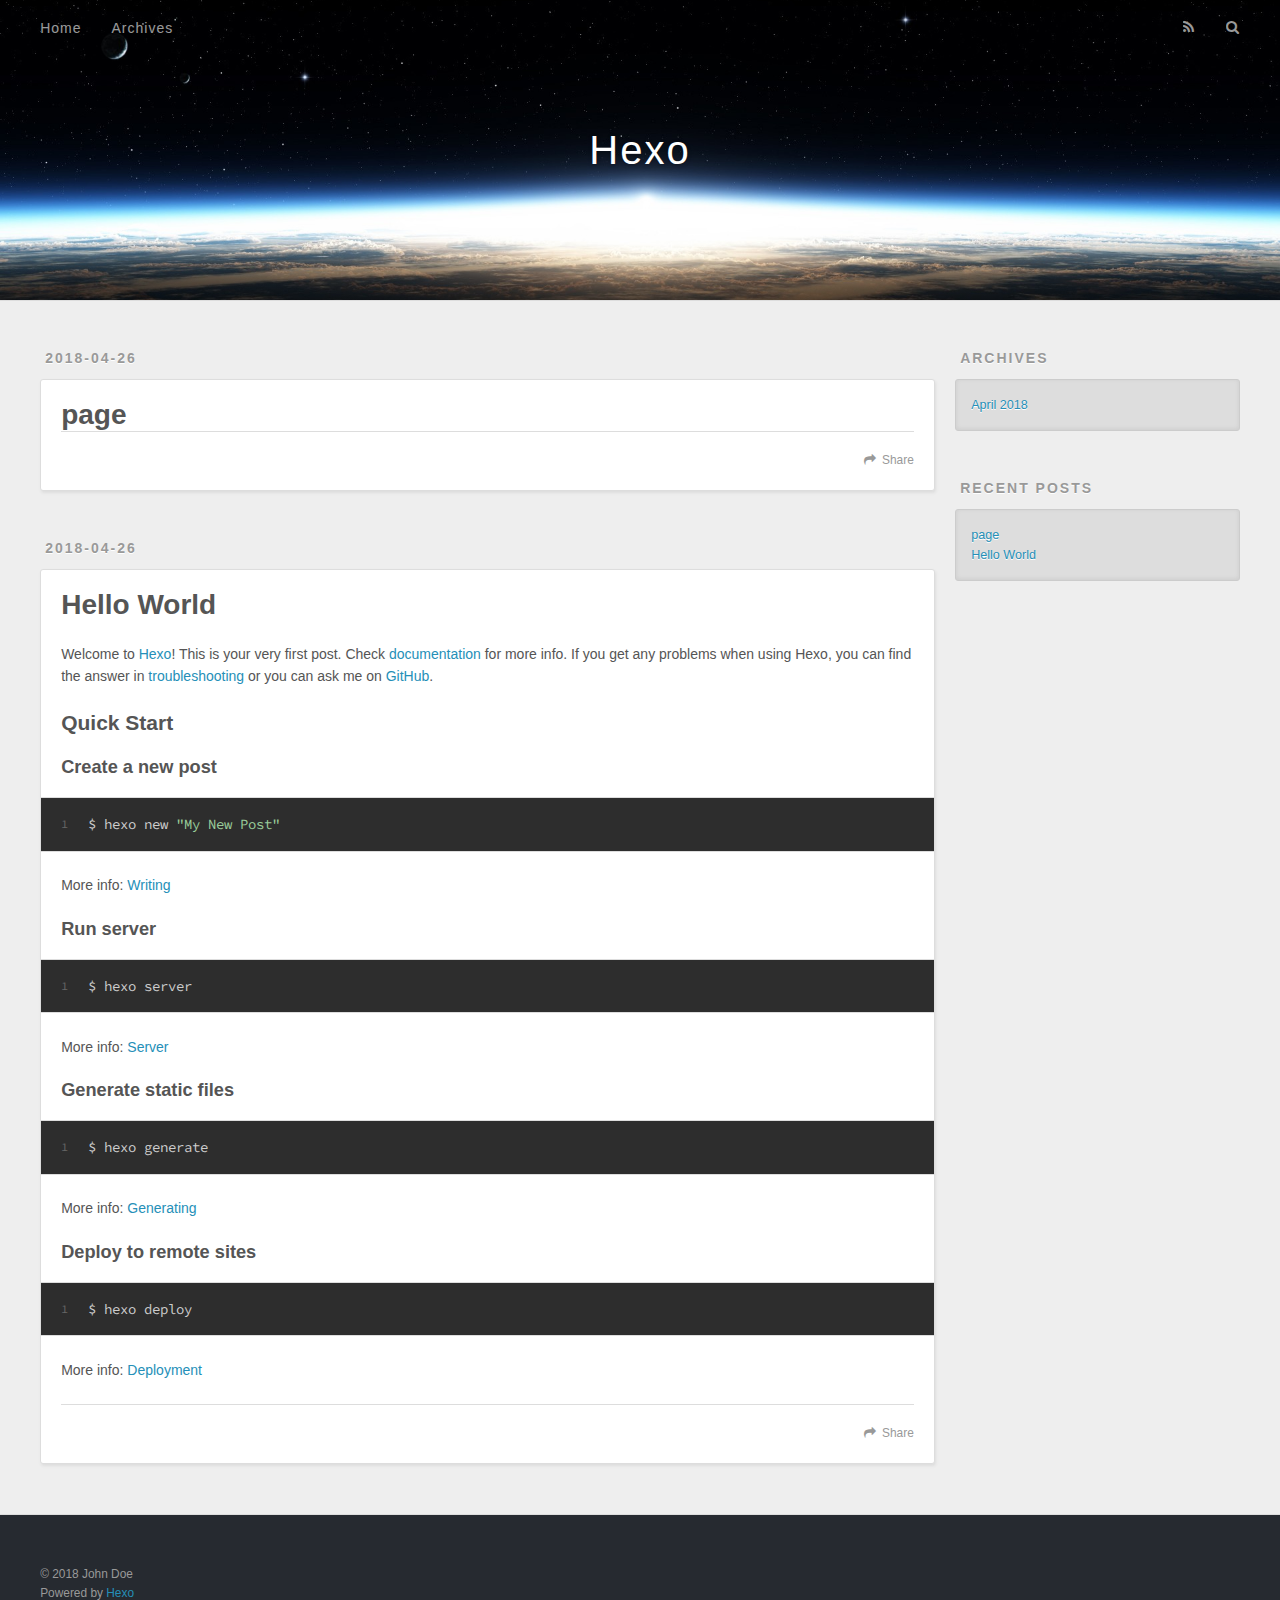
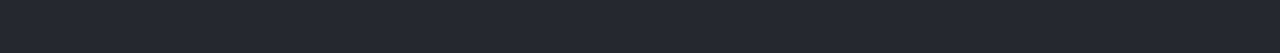
==== index.html @ 52e1eebf "新建" ====
<!DOCTYPE html>
<html>
<head>
  <meta charset="utf-8">
  

  
  <title>Hexo</title>
  <meta name="viewport" content="width=device-width, initial-scale=1, maximum-scale=1">
  <meta property="og:type" content="website">
<meta property="og:title" content="Hexo">
<meta property="og:url" content="http://yoursite.com/index.html">
<meta property="og:site_name" content="Hexo">
<meta property="og:locale" content="default">
<meta name="twitter:card" content="summary">
<meta name="twitter:title" content="Hexo">
  
    <link rel="alternate" href="/atom.xml" title="Hexo" type="application/atom+xml">
  
  
    <link rel="icon" href="/favicon.png">
  
  
    <link href="//fonts.googleapis.com/css?family=Source+Code+Pro" rel="stylesheet" type="text/css">
  
  <link rel="stylesheet" href="/css/style.css">
</head>

<body>
  <div id="container">
    <div id="wrap">
      <header id="header">
  <div id="banner"></div>
  <div id="header-outer" class="outer">
    <div id="header-title" class="inner">
      <h1 id="logo-wrap">
        <a href="/" id="logo">Hexo</a>
      </h1>
      
    </div>
    <div id="header-inner" class="inner">
      <nav id="main-nav">
        <a id="main-nav-toggle" class="nav-icon"></a>
        
          <a class="main-nav-link" href="/">Home</a>
        
          <a class="main-nav-link" href="/archives">Archives</a>
        
      </nav>
      <nav id="sub-nav">
        
          <a id="nav-rss-link" class="nav-icon" href="/atom.xml" title="RSS Feed"></a>
        
        <a id="nav-search-btn" class="nav-icon" title="Search"></a>
      </nav>
      <div id="search-form-wrap">
        <form action="//google.com/search" method="get" accept-charset="UTF-8" class="search-form"><input type="search" name="q" class="search-form-input" placeholder="Search"><button type="submit" class="search-form-submit">&#xF002;</button><input type="hidden" name="sitesearch" value="http://yoursite.com"></form>
      </div>
    </div>
  </div>
</header>
      <div class="outer">
        <section id="main">
  
    <article id="post-page" class="article article-type-post" itemscope itemprop="blogPost">
  <div class="article-meta">
    <a href="/2018/04/26/page/" class="article-date">
  <time datetime="2018-04-26T05:45:22.000Z" itemprop="datePublished">2018-04-26</time>
</a>
    
  </div>
  <div class="article-inner">
    
    
      <header class="article-header">
        
  
    <h1 itemprop="name">
      <a class="article-title" href="/2018/04/26/page/">page</a>
    </h1>
  

      </header>
    
    <div class="article-entry" itemprop="articleBody">
      
        
      
    </div>
    <footer class="article-footer">
      <a data-url="http://yoursite.com/2018/04/26/page/" data-id="cjgg3v47e0000j4nvzm9wqy93" class="article-share-link">Share</a>
      
      
    </footer>
  </div>
  
</article>


  
    <article id="post-hello-world" class="article article-type-post" itemscope itemprop="blogPost">
  <div class="article-meta">
    <a href="/2018/04/26/hello-world/" class="article-date">
  <time datetime="2018-04-26T05:34:45.836Z" itemprop="datePublished">2018-04-26</time>
</a>
    
  </div>
  <div class="article-inner">
    
    
      <header class="article-header">
        
  
    <h1 itemprop="name">
      <a class="article-title" href="/2018/04/26/hello-world/">Hello World</a>
    </h1>
  

      </header>
    
    <div class="article-entry" itemprop="articleBody">
      
        <p>Welcome to <a href="https://hexo.io/" target="_blank" rel="noopener">Hexo</a>! This is your very first post. Check <a href="https://hexo.io/docs/" target="_blank" rel="noopener">documentation</a> for more info. If you get any problems when using Hexo, you can find the answer in <a href="https://hexo.io/docs/troubleshooting.html" target="_blank" rel="noopener">troubleshooting</a> or you can ask me on <a href="https://github.com/hexojs/hexo/issues" target="_blank" rel="noopener">GitHub</a>.</p>
<h2 id="Quick-Start"><a href="#Quick-Start" class="headerlink" title="Quick Start"></a>Quick Start</h2><h3 id="Create-a-new-post"><a href="#Create-a-new-post" class="headerlink" title="Create a new post"></a>Create a new post</h3><figure class="highlight bash"><table><tr><td class="gutter"><pre><span class="line">1</span><br></pre></td><td class="code"><pre><span class="line">$ hexo new <span class="string">"My New Post"</span></span><br></pre></td></tr></table></figure>
<p>More info: <a href="https://hexo.io/docs/writing.html" target="_blank" rel="noopener">Writing</a></p>
<h3 id="Run-server"><a href="#Run-server" class="headerlink" title="Run server"></a>Run server</h3><figure class="highlight bash"><table><tr><td class="gutter"><pre><span class="line">1</span><br></pre></td><td class="code"><pre><span class="line">$ hexo server</span><br></pre></td></tr></table></figure>
<p>More info: <a href="https://hexo.io/docs/server.html" target="_blank" rel="noopener">Server</a></p>
<h3 id="Generate-static-files"><a href="#Generate-static-files" class="headerlink" title="Generate static files"></a>Generate static files</h3><figure class="highlight bash"><table><tr><td class="gutter"><pre><span class="line">1</span><br></pre></td><td class="code"><pre><span class="line">$ hexo generate</span><br></pre></td></tr></table></figure>
<p>More info: <a href="https://hexo.io/docs/generating.html" target="_blank" rel="noopener">Generating</a></p>
<h3 id="Deploy-to-remote-sites"><a href="#Deploy-to-remote-sites" class="headerlink" title="Deploy to remote sites"></a>Deploy to remote sites</h3><figure class="highlight bash"><table><tr><td class="gutter"><pre><span class="line">1</span><br></pre></td><td class="code"><pre><span class="line">$ hexo deploy</span><br></pre></td></tr></table></figure>
<p>More info: <a href="https://hexo.io/docs/deployment.html" target="_blank" rel="noopener">Deployment</a></p>

      
    </div>
    <footer class="article-footer">
      <a data-url="http://yoursite.com/2018/04/26/hello-world/" data-id="cjgg3v47l0001j4nve7zqbek4" class="article-share-link">Share</a>
      
      
    </footer>
  </div>
  
</article>


  


</section>
        
          <aside id="sidebar">
  
    

  
    

  
    
  
    
  <div class="widget-wrap">
    <h3 class="widget-title">Archives</h3>
    <div class="widget">
      <ul class="archive-list"><li class="archive-list-item"><a class="archive-list-link" href="/archives/2018/04/">April 2018</a></li></ul>
    </div>
  </div>


  
    
  <div class="widget-wrap">
    <h3 class="widget-title">Recent Posts</h3>
    <div class="widget">
      <ul>
        
          <li>
            <a href="/2018/04/26/page/">page</a>
          </li>
        
          <li>
            <a href="/2018/04/26/hello-world/">Hello World</a>
          </li>
        
      </ul>
    </div>
  </div>

  
</aside>
        
      </div>
      <footer id="footer">
  
  <div class="outer">
    <div id="footer-info" class="inner">
      &copy; 2018 John Doe<br>
      Powered by <a href="http://hexo.io/" target="_blank">Hexo</a>
    </div>
  </div>
</footer>
    </div>
    <nav id="mobile-nav">
  
    <a href="/" class="mobile-nav-link">Home</a>
  
    <a href="/archives" class="mobile-nav-link">Archives</a>
  
</nav>
    

<script src="//ajax.googleapis.com/ajax/libs/jquery/2.0.3/jquery.min.js"></script>


  <link rel="stylesheet" href="/fancybox/jquery.fancybox.css">
  <script src="/fancybox/jquery.fancybox.pack.js"></script>


<script src="/js/script.js"></script>



  </div>
</body>
</html>
---- css/style.css ----
body {
  width: 100%;
}
body:before,
body:after {
  content: "";
  display: table;
}
body:after {
  clear: both;
}
html,
body,
div,
span,
applet,
object,
iframe,
h1,
h2,
h3,
h4,
h5,
h6,
p,
blockquote,
pre,
a,
abbr,
acronym,
address,
big,
cite,
code,
del,
dfn,
em,
img,
ins,
kbd,
q,
s,
samp,
small,
strike,
strong,
sub,
sup,
tt,
var,
dl,
dt,
dd,
ol,
ul,
li,
fieldset,
form,
label,
legend,
table,
caption,
tbody,
tfoot,
thead,
tr,
th,
td {
  margin: 0;
  padding: 0;
  border: 0;
  outline: 0;
  font-weight: inherit;
  font-style: inherit;
  font-family: inherit;
  font-size: 100%;
  vertical-align: baseline;
}
body {
  line-height: 1;
  color: #000;
  background: #fff;
}
ol,
ul {
  list-style: none;
}
table {
  border-collapse: separate;
  border-spacing: 0;
  vertical-align: middle;
}
caption,
th,
td {
  text-align: left;
  font-weight: normal;
  vertical-align: middle;
}
a img {
  border: none;
}
input,
button {
  margin: 0;
  padding: 0;
}
input::-moz-focus-inner,
button::-moz-focus-inner {
  border: 0;
  padding: 0;
}
@font-face {
  font-family: FontAwesome;
  font-style: normal;
  font-weight: normal;
  src: url("fonts/fontawesome-webfont.eot?v=#4.0.3");
  src: url("fonts/fontawesome-webfont.eot?#iefix&v=#4.0.3") format("embedded-opentype"), url("fonts/fontawesome-webfont.woff?v=#4.0.3") format("woff"), url("fonts/fontawesome-webfont.ttf?v=#4.0.3") format("truetype"), url("fonts/fontawesome-webfont.svg#fontawesomeregular?v=#4.0.3") format("svg");
}
html,
body,
#container {
  height: 100%;
}
body {
  background: #eee;
  font: 14px -apple-system, BlinkMacSystemFont, "Segoe UI", "Roboto", "Oxygen", "Ubuntu", "Cantarell", "Fira Sans", "Droid Sans", "Helvetica Neue", sans-serif;
  -webkit-text-size-adjust: 100%;
}
.outer {
  max-width: 1220px;
  margin: 0 auto;
  padding: 0 20px;
}
.outer:before,
.outer:after {
  content: "";
  display: table;
}
.outer:after {
  clear: both;
}
.inner {
  display: inline;
  float: left;
  width: 98.33333333333333%;
  margin: 0 0.833333333333333%;
}
.left,
.alignleft {
  float: left;
}
.right,
.alignright {
  float: right;
}
.clear {
  clear: both;
}
#container {
  position: relative;
}
.mobile-nav-on {
  overflow: hidden;
}
#wrap {
  height: 100%;
  width: 100%;
  position: absolute;
  top: 0;
  left: 0;
  -webkit-transition: 0.2s ease-out;
  -moz-transition: 0.2s ease-out;
  -ms-transition: 0.2s ease-out;
  transition: 0.2s ease-out;
  z-index: 1;
  background: #eee;
}
.mobile-nav-on #wrap {
  left: 280px;
}
@media screen and (min-width: 768px) {
  #main {
    display: inline;
    float: left;
    width: 73.33333333333333%;
    margin: 0 0.833333333333333%;
  }
}
.article-date,
.article-category-link,
.archive-year,
.widget-title {
  text-decoration: none;
  text-transform: uppercase;
  letter-spacing: 2px;
  color: #999;
  margin-bottom: 1em;
  margin-left: 5px;
  line-height: 1em;
  text-shadow: 0 1px #fff;
  font-weight: bold;
}
.article-inner,
.archive-article-inner {
  background: #fff;
  -webkit-box-shadow: 1px 2px 3px #ddd;
  box-shadow: 1px 2px 3px #ddd;
  border: 1px solid #ddd;
  border-radius: 3px;
}
.article-entry h1,
.widget h1 {
  font-size: 2em;
}
.article-entry h2,
.widget h2 {
  font-size: 1.5em;
}
.article-entry h3,
.widget h3 {
  font-size: 1.3em;
}
.article-entry h4,
.widget h4 {
  font-size: 1.2em;
}
.article-entry h5,
.widget h5 {
  font-size: 1em;
}
.article-entry h6,
.widget h6 {
  font-size: 1em;
  color: #999;
}
.article-entry hr,
.widget hr {
  border: 1px dashed #ddd;
}
.article-entry strong,
.widget strong {
  font-weight: bold;
}
.article-entry em,
.widget em,
.article-entry cite,
.widget cite {
  font-style: italic;
}
.article-entry sup,
.widget sup,
.article-entry sub,
.widget sub {
  font-size: 0.75em;
  line-height: 0;
  position: relative;
  vertical-align: baseline;
}
.article-entry sup,
.widget sup {
  top: -0.5em;
}
.article-entry sub,
.widget sub {
  bottom: -0.2em;
}
.article-entry small,
.widget small {
  font-size: 0.85em;
}
.article-entry acronym,
.widget acronym,
.article-entry abbr,
.widget abbr {
  border-bottom: 1px dotted;
}
.article-entry ul,
.widget ul,
.article-entry ol,
.widget ol,
.article-entry dl,
.widget dl {
  margin: 0 20px;
  line-height: 1.6em;
}
.article-entry ul ul,
.widget ul ul,
.article-entry ol ul,
.widget ol ul,
.article-entry ul ol,
.widget ul ol,
.article-entry ol ol,
.widget ol ol {
  margin-top: 0;
  margin-bottom: 0;
}
.article-entry ul,
.widget ul {
  list-style: disc;
}
.article-entry ol,
.widget ol {
  list-style: decimal;
}
.article-entry dt,
.widget dt {
  font-weight: bold;
}
#header {
  height: 300px;
  position: relative;
  border-bottom: 1px solid #ddd;
}
#header:before,
#header:after {
  content: "";
  position: absolute;
  left: 0;
  right: 0;
  height: 40px;
}
#header:before {
  top: 0;
  background: -webkit-linear-gradient(rgba(0,0,0,0.2), transparent);
  background: -moz-linear-gradient(rgba(0,0,0,0.2), transparent);
  background: -ms-linear-gradient(rgba(0,0,0,0.2), transparent);
  background: linear-gradient(rgba(0,0,0,0.2), transparent);
}
#header:after {
  bottom: 0;
  background: -webkit-linear-gradient(transparent, rgba(0,0,0,0.2));
  background: -moz-linear-gradient(transparent, rgba(0,0,0,0.2));
  background: -ms-linear-gradient(transparent, rgba(0,0,0,0.2));
  background: linear-gradient(transparent, rgba(0,0,0,0.2));
}
#header-outer {
  height: 100%;
  position: relative;
}
#header-inner {
  position: relative;
  overflow: hidden;
}
#banner {
  position: absolute;
  top: 0;
  left: 0;
  width: 100%;
  height: 100%;
  background: url("images/banner.jpg") center #000;
  -webkit-background-size: cover;
  -moz-background-size: cover;
  background-size: cover;
  z-index: -1;
}
#header-title {
  text-align: center;
  height: 40px;
  position: absolute;
  top: 50%;
  left: 0;
  margin-top: -20px;
}
#logo,
#subtitle {
  text-decoration: none;
  color: #fff;
  font-weight: 300;
  text-shadow: 0 1px 4px rgba(0,0,0,0.3);
}
#logo {
  font-size: 40px;
  line-height: 40px;
  letter-spacing: 2px;
}
#subtitle {
  font-size: 16px;
  line-height: 16px;
  letter-spacing: 1px;
}
#subtitle-wrap {
  margin-top: 16px;
}
#main-nav {
  float: left;
  margin-left: -15px;
}
.nav-icon,
.main-nav-link {
  float: left;
  color: #fff;
  opacity: 0.6;
  text-decoration: none;
  text-shadow: 0 1px rgba(0,0,0,0.2);
  -webkit-transition: opacity 0.2s;
  -moz-transition: opacity 0.2s;
  -ms-transition: opacity 0.2s;
  transition: opacity 0.2s;
  display: block;
  padding: 20px 15px;
}
.nav-icon:hover,
.main-nav-link:hover {
  opacity: 1;
}
.nav-icon {
  font-family: FontAwesome;
  text-align: center;
  font-size: 14px;
  width: 14px;
  height: 14px;
  padding: 20px 15px;
  position: relative;
  cursor: pointer;
}
.main-nav-link {
  font-weight: 300;
  letter-spacing: 1px;
}
@media screen and (max-width: 479px) {
  .main-nav-link {
    display: none;
  }
}
#main-nav-toggle {
  display: none;
}
#main-nav-toggle:before {
  content: "\f0c9";
}
@media screen and (max-width: 479px) {
  #main-nav-toggle {
    display: block;
  }
}
#sub-nav {
  float: right;
  margin-right: -15px;
}
#nav-rss-link:before {
  content: "\f09e";
}
#nav-search-btn:before {
  content: "\f002";
}
#search-form-wrap {
  position: absolute;
  top: 15px;
  width: 150px;
  height: 30px;
  right: -150px;
  opacity: 0;
  -webkit-transition: 0.2s ease-out;
  -moz-transition: 0.2s ease-out;
  -ms-transition: 0.2s ease-out;
  transition: 0.2s ease-out;
}
#search-form-wrap.on {
  opacity: 1;
  right: 0;
}
@media screen and (max-width: 479px) {
  #search-form-wrap {
    width: 100%;
    right: -100%;
  }
}
.search-form {
  position: absolute;
  top: 0;
  left: 0;
  right: 0;
  background: #fff;
  padding: 5px 15px;
  border-radius: 15px;
  -webkit-box-shadow: 0 0 10px rgba(0,0,0,0.3);
  box-shadow: 0 0 10px rgba(0,0,0,0.3);
}
.search-form-input {
  border: none;
  background: none;
  color: #555;
  width: 100%;
  font: 13px -apple-system, BlinkMacSystemFont, "Segoe UI", "Roboto", "Oxygen", "Ubuntu", "Cantarell", "Fira Sans", "Droid Sans", "Helvetica Neue", sans-serif;
  outline: none;
}
.search-form-input::-webkit-search-results-decoration,
.search-form-input::-webkit-search-cancel-button {
  -webkit-appearance: none;
}
.search-form-submit {
  position: absolute;
  top: 50%;
  right: 10px;
  margin-top: -7px;
  font: 13px FontAwesome;
  border: none;
  background: none;
  color: #bbb;
  cursor: pointer;
}
.search-form-submit:hover,
.search-form-submit:focus {
  color: #777;
}
.article {
  margin: 50px 0;
}
.article-inner {
  overflow: hidden;
}
.article-meta:before,
.article-meta:after {
  content: "";
  display: table;
}
.article-meta:after {
  clear: both;
}
.article-date {
  float: left;
}
.article-category {
  float: left;
  line-height: 1em;
  color: #ccc;
  text-shadow: 0 1px #fff;
  margin-left: 8px;
}
.article-category:before {
  content: "\2022";
}
.article-category-link {
  margin: 0 12px 1em;
}
.article-header {
  padding: 20px 20px 0;
}
.article-title {
  text-decoration: none;
  font-size: 2em;
  font-weight: bold;
  color: #555;
  line-height: 1.1em;
  -webkit-transition: color 0.2s;
  -moz-transition: color 0.2s;
  -ms-transition: color 0.2s;
  transition: color 0.2s;
}
a.article-title:hover {
  color: #258fb8;
}
.article-entry {
  color: #555;
  padding: 0 20px;
}
.article-entry:before,
.article-entry:after {
  content: "";
  display: table;
}
.article-entry:after {
  clear: both;
}
.article-entry p,
.article-entry table {
  line-height: 1.6em;
  margin: 1.6em 0;
}
.article-entry h1,
.article-entry h2,
.article-entry h3,
.article-entry h4,
.article-entry h5,
.article-entry h6 {
  font-weight: bold;
}
.article-entry h1,
.article-entry h2,
.article-entry h3,
.article-entry h4,
.article-entry h5,
.article-entry h6 {
  line-height: 1.1em;
  margin: 1.1em 0;
}
.article-entry a {
  color: #258fb8;
  text-decoration: none;
}
.article-entry a:hover {
  text-decoration: underline;
}
.article-entry ul,
.article-entry ol,
.article-entry dl {
  margin-top: 1.6em;
  margin-bottom: 1.6em;
}
.article-entry img,
.article-entry video {
  max-width: 100%;
  height: auto;
  display: block;
  margin: auto;
}
.article-entry iframe {
  border: none;
}
.article-entry table {
  width: 100%;
  border-collapse: collapse;
  border-spacing: 0;
}
.article-entry th {
  font-weight: bold;
  border-bottom: 3px solid #ddd;
  padding-bottom: 0.5em;
}
.article-entry td {
  border-bottom: 1px solid #ddd;
  padding: 10px 0;
}
.article-entry blockquote {
  font-family: Georgia, "Times New Roman", serif;
  font-size: 1.4em;
  margin: 1.6em 20px;
  text-align: center;
}
.article-entry blockquote footer {
  font-size: 14px;
  margin: 1.6em 0;
  font-family: -apple-system, BlinkMacSystemFont, "Segoe UI", "Roboto", "Oxygen", "Ubuntu", "Cantarell", "Fira Sans", "Droid Sans", "Helvetica Neue", sans-serif;
}
.article-entry blockquote footer cite:before {
  content: "—";
  padding: 0 0.5em;
}
.article-entry .pullquote {
  text-align: left;
  width: 45%;
  margin: 0;
}
.article-entry .pullquote.left {
  margin-left: 0.5em;
  margin-right: 1em;
}
.article-entry .pullquote.right {
  margin-right: 0.5em;
  margin-left: 1em;
}
.article-entry .caption {
  color: #999;
  display: block;
  font-size: 0.9em;
  margin-top: 0.5em;
  position: relative;
  text-align: center;
}
.article-entry .video-container {
  position: relative;
  padding-top: 56.25%;
  height: 0;
  overflow: hidden;
}
.article-entry .video-container iframe,
.article-entry .video-container object,
.article-entry .video-container embed {
  position: absolute;
  top: 0;
  left: 0;
  width: 100%;
  height: 100%;
  margin-top: 0;
}
.article-more-link a {
  display: inline-block;
  line-height: 1em;
  padding: 6px 15px;
  border-radius: 15px;
  background: #eee;
  color: #999;
  text-shadow: 0 1px #fff;
  text-decoration: none;
}
.article-more-link a:hover {
  background: #258fb8;
  color: #fff;
  text-decoration: none;
  text-shadow: 0 1px #1e7293;
}
.article-footer {
  font-size: 0.85em;
  line-height: 1.6em;
  border-top: 1px solid #ddd;
  padding-top: 1.6em;
  margin: 0 20px 20px;
}
.article-footer:before,
.article-footer:after {
  content: "";
  display: table;
}
.article-footer:after {
  clear: both;
}
.article-footer a {
  color: #999;
  text-decoration: none;
}
.article-footer a:hover {
  color: #555;
}
.article-tag-list-item {
  float: left;
  margin-right: 10px;
}
.article-tag-list-link:before {
  content: "#";
}
.article-comment-link {
  float: right;
}
.article-comment-link:before {
  content: "\f075";
  font-family: FontAwesome;
  padding-right: 8px;
}
.article-share-link {
  cursor: pointer;
  float: right;
  margin-left: 20px;
}
.article-share-link:before {
  content: "\f064";
  font-family: FontAwesome;
  padding-right: 6px;
}
#article-nav {
  position: relative;
}
#article-nav:before,
#article-nav:after {
  content: "";
  display: table;
}
#article-nav:after {
  clear: both;
}
@media screen and (min-width: 768px) {
  #article-nav {
    margin: 50px 0;
  }
  #article-nav:before {
    width: 8px;
    height: 8px;
    position: absolute;
    top: 50%;
    left: 50%;
    margin-top: -4px;
    margin-left: -4px;
    content: "";
    border-radius: 50%;
    background: #ddd;
    -webkit-box-shadow: 0 1px 2px #fff;
    box-shadow: 0 1px 2px #fff;
  }
}
.article-nav-link-wrap {
  text-decoration: none;
  text-shadow: 0 1px #fff;
  color: #999;
  -webkit-box-sizing: border-box;
  -moz-box-sizing: border-box;
  box-sizing: border-box;
  margin-top: 50px;
  text-align: center;
  display: block;
}
.article-nav-link-wrap:hover {
  color: #555;
}
@media screen and (min-width: 768px) {
  .article-nav-link-wrap {
    width: 50%;
    margin-top: 0;
  }
}
@media screen and (min-width: 768px) {
  #article-nav-newer {
    float: left;
    text-align: right;
    padding-right: 20px;
  }
}
@media screen and (min-width: 768px) {
  #article-nav-older {
    float: right;
    text-align: left;
    padding-left: 20px;
  }
}
.article-nav-caption {
  text-transform: uppercase;
  letter-spacing: 2px;
  color: #ddd;
  line-height: 1em;
  font-weight: bold;
}
#article-nav-newer .article-nav-caption {
  margin-right: -2px;
}
.article-nav-title {
  font-size: 0.85em;
  line-height: 1.6em;
  margin-top: 0.5em;
}
.article-share-box {
  position: absolute;
  display: none;
  background: #fff;
  -webkit-box-shadow: 1px 2px 10px rgba(0,0,0,0.2);
  box-shadow: 1px 2px 10px rgba(0,0,0,0.2);
  border-radius: 3px;
  margin-left: -145px;
  overflow: hidden;
  z-index: 1;
}
.article-share-box.on {
  display: block;
}
.article-share-input {
  width: 100%;
  background: none;
  -webkit-box-sizing: border-box;
  -moz-box-sizing: border-box;
  box-sizing: border-box;
  font: 14px -apple-system, BlinkMacSystemFont, "Segoe UI", "Roboto", "Oxygen", "Ubuntu", "Cantarell", "Fira Sans", "Droid Sans", "Helvetica Neue", sans-serif;
  padding: 0 15px;
  color: #555;
  outline: none;
  border: 1px solid #ddd;
  border-radius: 3px 3px 0 0;
  height: 36px;
  line-height: 36px;
}
.article-share-links {
  background: #eee;
}
.article-share-links:before,
.article-share-links:after {
  content: "";
  display: table;
}
.article-share-links:after {
  clear: both;
}
.article-share-twitter,
.article-share-facebook,
.article-share-pinterest,
.article-share-google {
  width: 50px;
  height: 36px;
  display: block;
  float: left;
  position: relative;
  color: #999;
  text-shadow: 0 1px #fff;
}
.article-share-twitter:before,
.article-share-facebook:before,
.article-share-pinterest:before,
.article-share-google:before {
  font-size: 20px;
  font-family: FontAwesome;
  width: 20px;
  height: 20px;
  position: absolute;
  top: 50%;
  left: 50%;
  margin-top: -10px;
  margin-left: -10px;
  text-align: center;
}
.article-share-twitter:hover,
.article-share-facebook:hover,
.article-share-pinterest:hover,
.article-share-google:hover {
  color: #fff;
}
.article-share-twitter:before {
  content: "\f099";
}
.article-share-twitter:hover {
  background: #00aced;
  text-shadow: 0 1px #008abe;
}
.article-share-facebook:before {
  content: "\f09a";
}
.article-share-facebook:hover {
  background: #3b5998;
  text-shadow: 0 1px #2f477a;
}
.article-share-pinterest:before {
  content: "\f0d2";
}
.article-share-pinterest:hover {
  background: #cb2027;
  text-shadow: 0 1px #a21a1f;
}
.article-share-google:before {
  content: "\f0d5";
}
.article-share-google:hover {
  background: #dd4b39;
  text-shadow: 0 1px #be3221;
}
.article-gallery {
  background: #000;
  position: relative;
}
.article-gallery-photos {
  position: relative;
  overflow: hidden;
}
.article-gallery-img {
  display: none;
  max-width: 100%;
}
.article-gallery-img:first-child {
  display: block;
}
.article-gallery-img.loaded {
  position: absolute;
  display: block;
}
.article-gallery-img img {
  display: block;
  max-width: 100%;
  margin: 0 auto;
}
#comments {
  background: #fff;
  -webkit-box-shadow: 1px 2px 3px #ddd;
  box-shadow: 1px 2px 3px #ddd;
  padding: 20px;
  border: 1px solid #ddd;
  border-radius: 3px;
  margin: 50px 0;
}
#comments a {
  color: #258fb8;
}
.archives-wrap {
  margin: 50px 0;
}
.archives:before,
.archives:after {
  content: "";
  display: table;
}
.archives:after {
  clear: both;
}
.archive-year-wrap {
  margin-bottom: 1em;
}
.archives {
  -webkit-column-gap: 10px;
  -moz-column-gap: 10px;
  column-gap: 10px;
}
@media screen and (min-width: 480px) and (max-width: 767px) {
  .archives {
    -webkit-column-count: 2;
    -moz-column-count: 2;
    column-count: 2;
  }
}
@media screen and (min-width: 768px) {
  .archives {
    -webkit-column-count: 3;
    -moz-column-count: 3;
    column-count: 3;
  }
}
.archive-article {
  -webkit-column-break-inside: avoid;
  page-break-inside: avoid;
  overflow: hidden;
  break-inside: avoid-column;
}
.archive-article-inner {
  padding: 10px;
  margin-bottom: 15px;
}
.archive-article-title {
  text-decoration: none;
  font-weight: bold;
  color: #555;
  -webkit-transition: color 0.2s;
  -moz-transition: color 0.2s;
  -ms-transition: color 0.2s;
  transition: color 0.2s;
  line-height: 1.6em;
}
.archive-article-title:hover {
  color: #258fb8;
}
.archive-article-footer {
  margin-top: 1em;
}
.archive-article-date {
  color: #999;
  text-decoration: none;
  font-size: 0.85em;
  line-height: 1em;
  margin-bottom: 0.5em;
  display: block;
}
#page-nav {
  margin: 50px auto;
  background: #fff;
  -webkit-box-shadow: 1px 2px 3px #ddd;
  box-shadow: 1px 2px 3px #ddd;
  border: 1px solid #ddd;
  border-radius: 3px;
  text-align: center;
  color: #999;
  overflow: hidden;
}
#page-nav:before,
#page-nav:after {
  content: "";
  display: table;
}
#page-nav:after {
  clear: both;
}
#page-nav a,
#page-nav span {
  padding: 10px 20px;
  line-height: 1;
  height: 2ex;
}
#page-nav a {
  color: #999;
  text-decoration: none;
}
#page-nav a:hover {
  background: #999;
  color: #fff;
}
#page-nav .prev {
  float: left;
}
#page-nav .next {
  float: right;
}
#page-nav .page-number {
  display: inline-block;
}
@media screen and (max-width: 479px) {
  #page-nav .page-number {
    display: none;
  }
}
#page-nav .current {
  color: #555;
  font-weight: bold;
}
#page-nav .space {
  color: #ddd;
}
#footer {
  background: #262a30;
  padding: 50px 0;
  border-top: 1px solid #ddd;
  color: #999;
}
#footer a {
  color: #258fb8;
  text-decoration: none;
}
#footer a:hover {
  text-decoration: underline;
}
#footer-info {
  line-height: 1.6em;
  font-size: 0.85em;
}
.article-entry pre,
.article-entry .highlight {
  background: #2d2d2d;
  margin: 0 -20px;
  padding: 15px 20px;
  border-style: solid;
  border-color: #ddd;
  border-width: 1px 0;
  overflow: auto;
  color: #ccc;
  line-height: 22.400000000000002px;
}
.article-entry .highlight .gutter pre,
.article-entry .gist .gist-file .gist-data .line-numbers {
  color: #666;
  font-size: 0.85em;
}
.article-entry pre,
.article-entry code {
  font-family: "Source Code Pro", Consolas, Monaco, Menlo, Consolas, monospace;
}
.article-entry code {
  background: #eee;
  text-shadow: 0 1px #fff;
  padding: 0 0.3em;
}
.article-entry pre code {
  background: none;
  text-shadow: none;
  padding: 0;
}
.article-entry .highlight pre {
  border: none;
  margin: 0;
  padding: 0;
}
.article-entry .highlight table {
  margin: 0;
  width: auto;
}
.article-entry .highlight td {
  border: none;
  padding: 0;
}
.article-entry .highlight figcaption {
  font-size: 0.85em;
  color: #999;
  line-height: 1em;
  margin-bottom: 1em;
}
.article-entry .highlight figcaption:before,
.article-entry .highlight figcaption:after {
  content: "";
  display: table;
}
.article-entry .highlight figcaption:after {
  clear: both;
}
.article-entry .highlight figcaption a {
  float: right;
}
.article-entry .highlight .gutter pre {
  text-align: right;
  padding-right: 20px;
}
.article-entry .highlight .line {
  height: 22.400000000000002px;
}
.article-entry .highlight .line.marked {
  background: #515151;
}
.article-entry .gist {
  margin: 0 -20px;
  border-style: solid;
  border-color: #ddd;
  border-width: 1px 0;
  background: #2d2d2d;
  padding: 15px 20px 15px 0;
}
.article-entry .gist .gist-file {
  border: none;
  font-family: "Source Code Pro", Consolas, Monaco, Menlo, Consolas, monospace;
  margin: 0;
}
.article-entry .gist .gist-file .gist-data {
  background: none;
  border: none;
}
.article-entry .gist .gist-file .gist-data .line-numbers {
  background: none;
  border: none;
  padding: 0 20px 0 0;
}
.article-entry .gist .gist-file .gist-data .line-data {
  padding: 0 !important;
}
.article-entry .gist .gist-file .highlight {
  margin: 0;
  padding: 0;
  border: none;
}
.article-entry .gist .gist-file .gist-meta {
  background: #2d2d2d;
  color: #999;
  font: 0.85em -apple-system, BlinkMacSystemFont, "Segoe UI", "Roboto", "Oxygen", "Ubuntu", "Cantarell", "Fira Sans", "Droid Sans", "Helvetica Neue", sans-serif;
  text-shadow: 0 0;
  padding: 0;
  margin-top: 1em;
  margin-left: 20px;
}
.article-entry .gist .gist-file .gist-meta a {
  color: #258fb8;
  font-weight: normal;
}
.article-entry .gist .gist-file .gist-meta a:hover {
  text-decoration: underline;
}
pre .comment,
pre .title {
  color: #999;
}
pre .variable,
pre .attribute,
pre .tag,
pre .regexp,
pre .ruby .constant,
pre .xml .tag .title,
pre .xml .pi,
pre .xml .doctype,
pre .html .doctype,
pre .css .id,
pre .css .class,
pre .css .pseudo {
  color: #f2777a;
}
pre .number,
pre .preprocessor,
pre .built_in,
pre .literal,
pre .params,
pre .constant {
  color: #f99157;
}
pre .class,
pre .ruby .class .title,
pre .css .rules .attribute {
  color: #9c9;
}
pre .string,
pre .value,
pre .inheritance,
pre .header,
pre .ruby .symbol,
pre .xml .cdata {
  color: #9c9;
}
pre .css .hexcolor {
  color: #6cc;
}
pre .function,
pre .python .decorator,
pre .python .title,
pre .ruby .function .title,
pre .ruby .title .keyword,
pre .perl .sub,
pre .javascript .title,
pre .coffeescript .title {
  color: #69c;
}
pre .keyword,
pre .javascript .function {
  color: #c9c;
}
@media screen and (max-width: 479px) {
  #mobile-nav {
    position: absolute;
    top: 0;
    left: 0;
    width: 280px;
    height: 100%;
    background: #191919;
    border-right: 1px solid #fff;
  }
}
@media screen and (max-width: 479px) {
  .mobile-nav-link {
    display: block;
    color: #999;
    text-decoration: none;
    padding: 15px 20px;
    font-weight: bold;
  }
  .mobile-nav-link:hover {
    color: #fff;
  }
}
@media screen and (min-width: 768px) {
  #sidebar {
    display: inline;
    float: left;
    width: 23.333333333333332%;
    margin: 0 0.833333333333333%;
  }
}
.widget-wrap {
  margin: 50px 0;
}
.widget {
  color: #777;
  text-shadow: 0 1px #fff;
  background: #ddd;
  -webkit-box-shadow: 0 -1px 4px #ccc inset;
  box-shadow: 0 -1px 4px #ccc inset;
  border: 1px solid #ccc;
  padding: 15px;
  border-radius: 3px;
}
.widget a {
  color: #258fb8;
  text-decoration: none;
}
.widget a:hover {
  text-decoration: underline;
}
.widget ul ul,
.widget ol ul,
.widget dl ul,
.widget ul ol,
.widget ol ol,
.widget dl ol,
.widget ul dl,
.widget ol dl,
.widget dl dl {
  margin-left: 15px;
  list-style: disc;
}
.widget {
  line-height: 1.6em;
  word-wrap: break-word;
  font-size: 0.9em;
}
.widget ul,
.widget ol {
  list-style: none;
  margin: 0;
}
.widget ul ul,
.widget ol ul,
.widget ul ol,
.widget ol ol {
  margin: 0 20px;
}
.widget ul ul,
.widget ol ul {
  list-style: disc;
}
.widget ul ol,
.widget ol ol {
  list-style: decimal;
}
.category-list-count,
.tag-list-count,
.archive-list-count {
  padding-left: 5px;
  color: #999;
  font-size: 0.85em;
}
.category-list-count:before,
.tag-list-count:before,
.archive-list-count:before {
  content: "(";
}
.category-list-count:after,
.tag-list-count:after,
.archive-list-count:after {
  content: ")";
}
.tagcloud a {
  margin-right: 5px;
  display: inline-block;
}
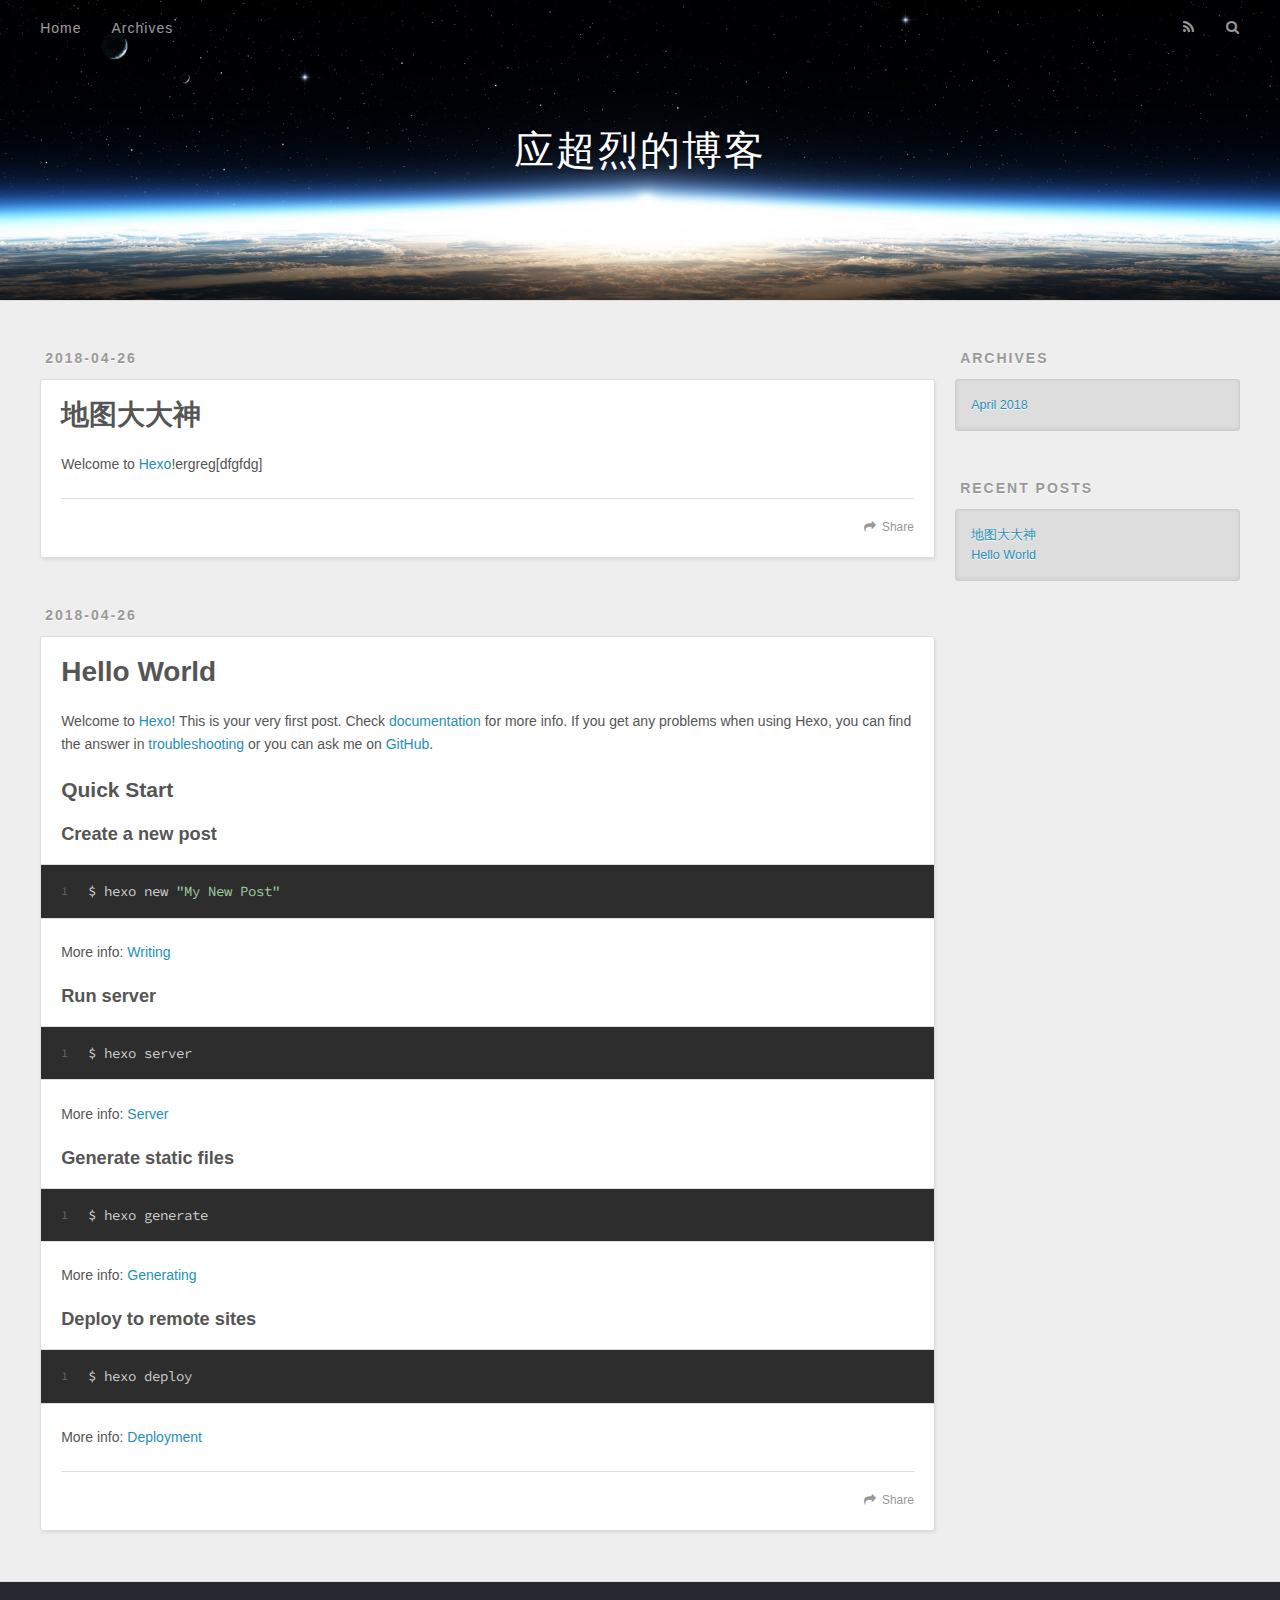
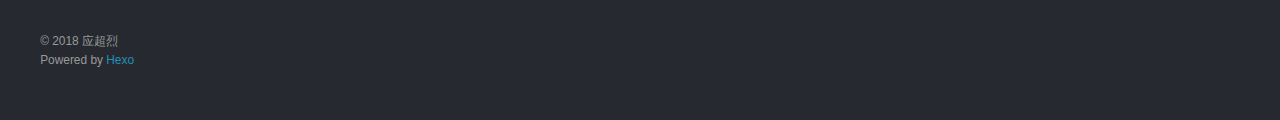
==== commit 36cc1767: "1" ====
--- a/index.html
+++ b/index.html
@@ -5,17 +5,17 @@
   
 
   
-  <title>Hexo</title>
+  <title>应超烈的博客</title>
   <meta name="viewport" content="width=device-width, initial-scale=1, maximum-scale=1">
   <meta property="og:type" content="website">
-<meta property="og:title" content="Hexo">
+<meta property="og:title" content="应超烈的博客">
 <meta property="og:url" content="http://yoursite.com/index.html">
-<meta property="og:site_name" content="Hexo">
+<meta property="og:site_name" content="应超烈的博客">
 <meta property="og:locale" content="default">
 <meta name="twitter:card" content="summary">
-<meta name="twitter:title" content="Hexo">
-  
-    <link rel="alternate" href="/atom.xml" title="Hexo" type="application/atom+xml">
+<meta name="twitter:title" content="应超烈的博客">
+  
+    <link rel="alternate" href="/atom.xml" title="应超烈的博客" type="application/atom+xml">
   
   
     <link rel="icon" href="/favicon.png">
@@ -34,7 +34,7 @@
   <div id="header-outer" class="outer">
     <div id="header-title" class="inner">
       <h1 id="logo-wrap">
-        <a href="/" id="logo">Hexo</a>
+        <a href="/" id="logo">应超烈的博客</a>
       </h1>
       
     </div>
@@ -76,7 +76,7 @@
         
   
     <h1 itemprop="name">
-      <a class="article-title" href="/2018/04/26/page/">page</a>
+      <a class="article-title" href="/2018/04/26/page/">地图大大神</a>
     </h1>
   
 
@@ -84,7 +84,8 @@
     
     <div class="article-entry" itemprop="articleBody">
       
-        
+        <p>Welcome to <a href="https://hexo.io/" target="_blank" rel="noopener">Hexo</a>!ergreg[dfgfdg]</p>
+
       
     </div>
     <footer class="article-footer">
@@ -174,7 +175,7 @@
       <ul>
         
           <li>
-            <a href="/2018/04/26/page/">page</a>
+            <a href="/2018/04/26/page/">地图大大神</a>
           </li>
         
           <li>
@@ -193,7 +194,7 @@
   
   <div class="outer">
     <div id="footer-info" class="inner">
-      &copy; 2018 John Doe<br>
+      &copy; 2018 应超烈<br>
       Powered by <a href="http://hexo.io/" target="_blank">Hexo</a>
     </div>
   </div>
